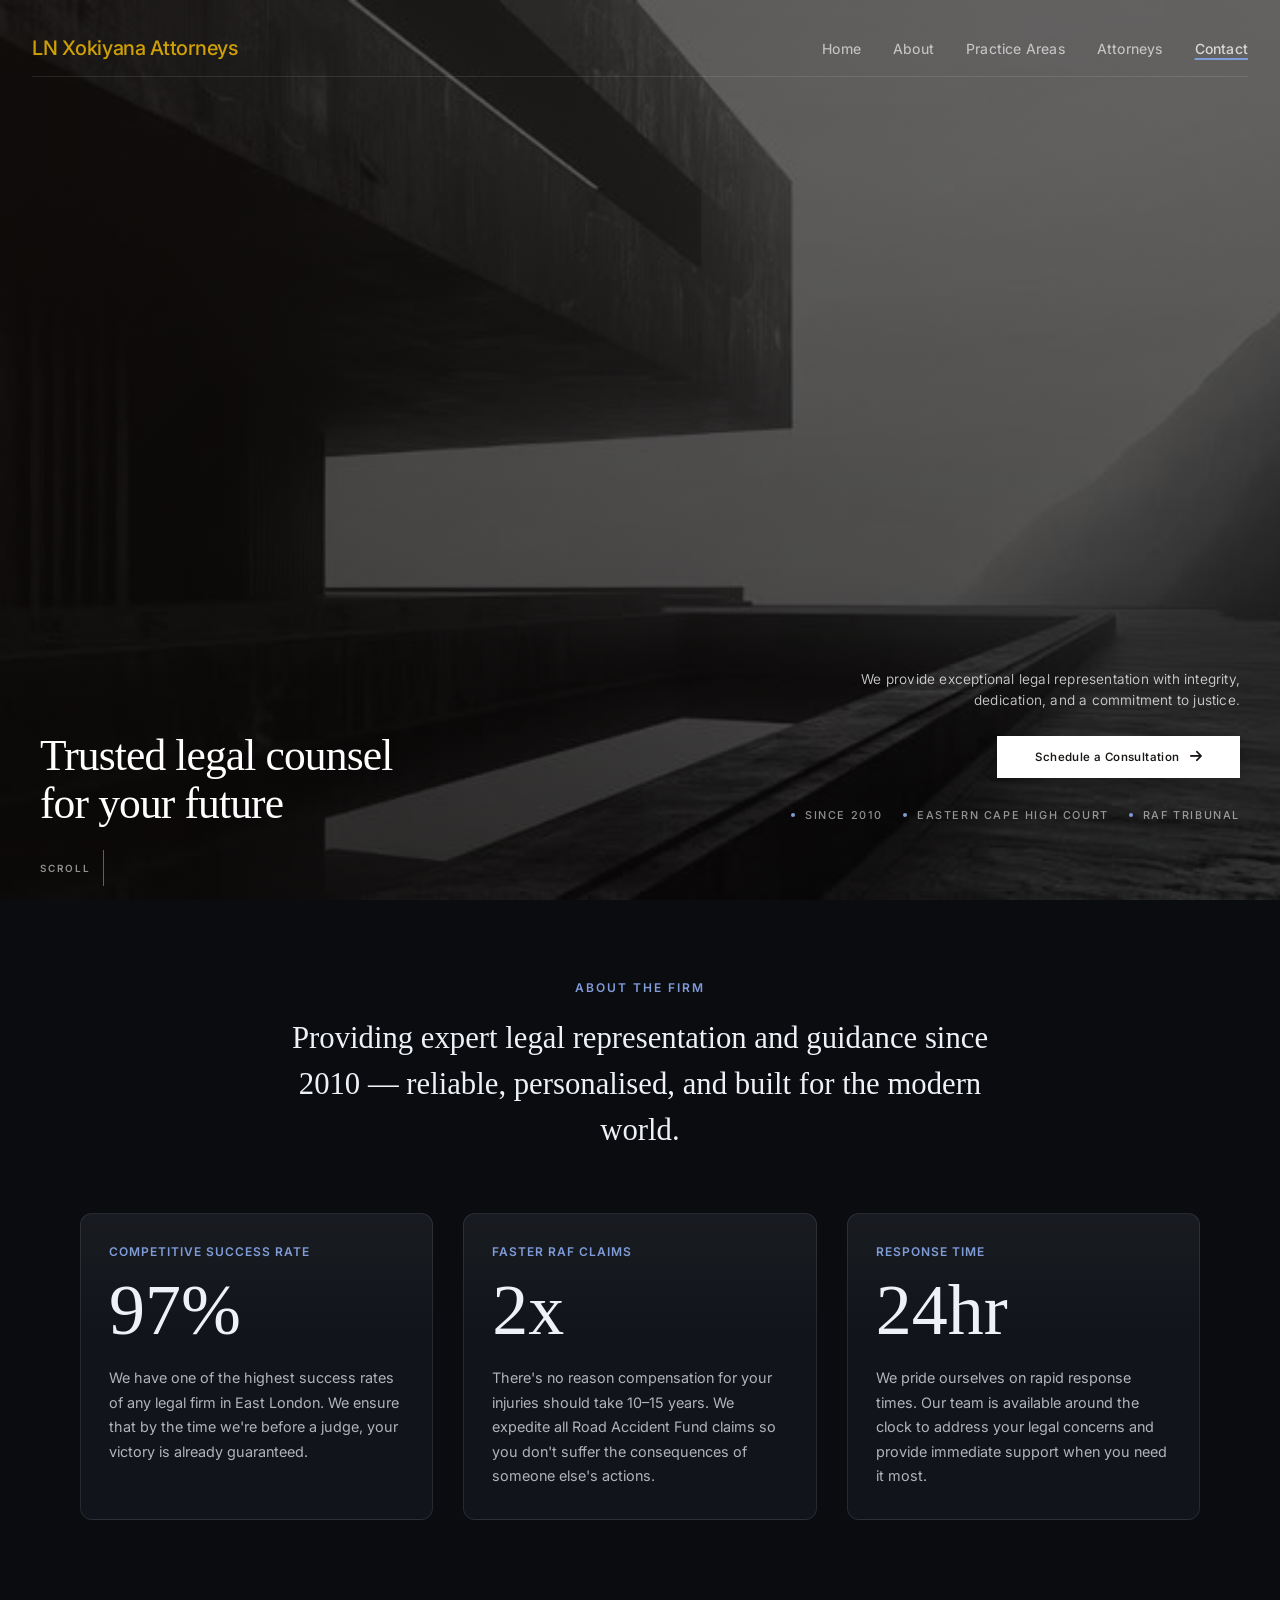
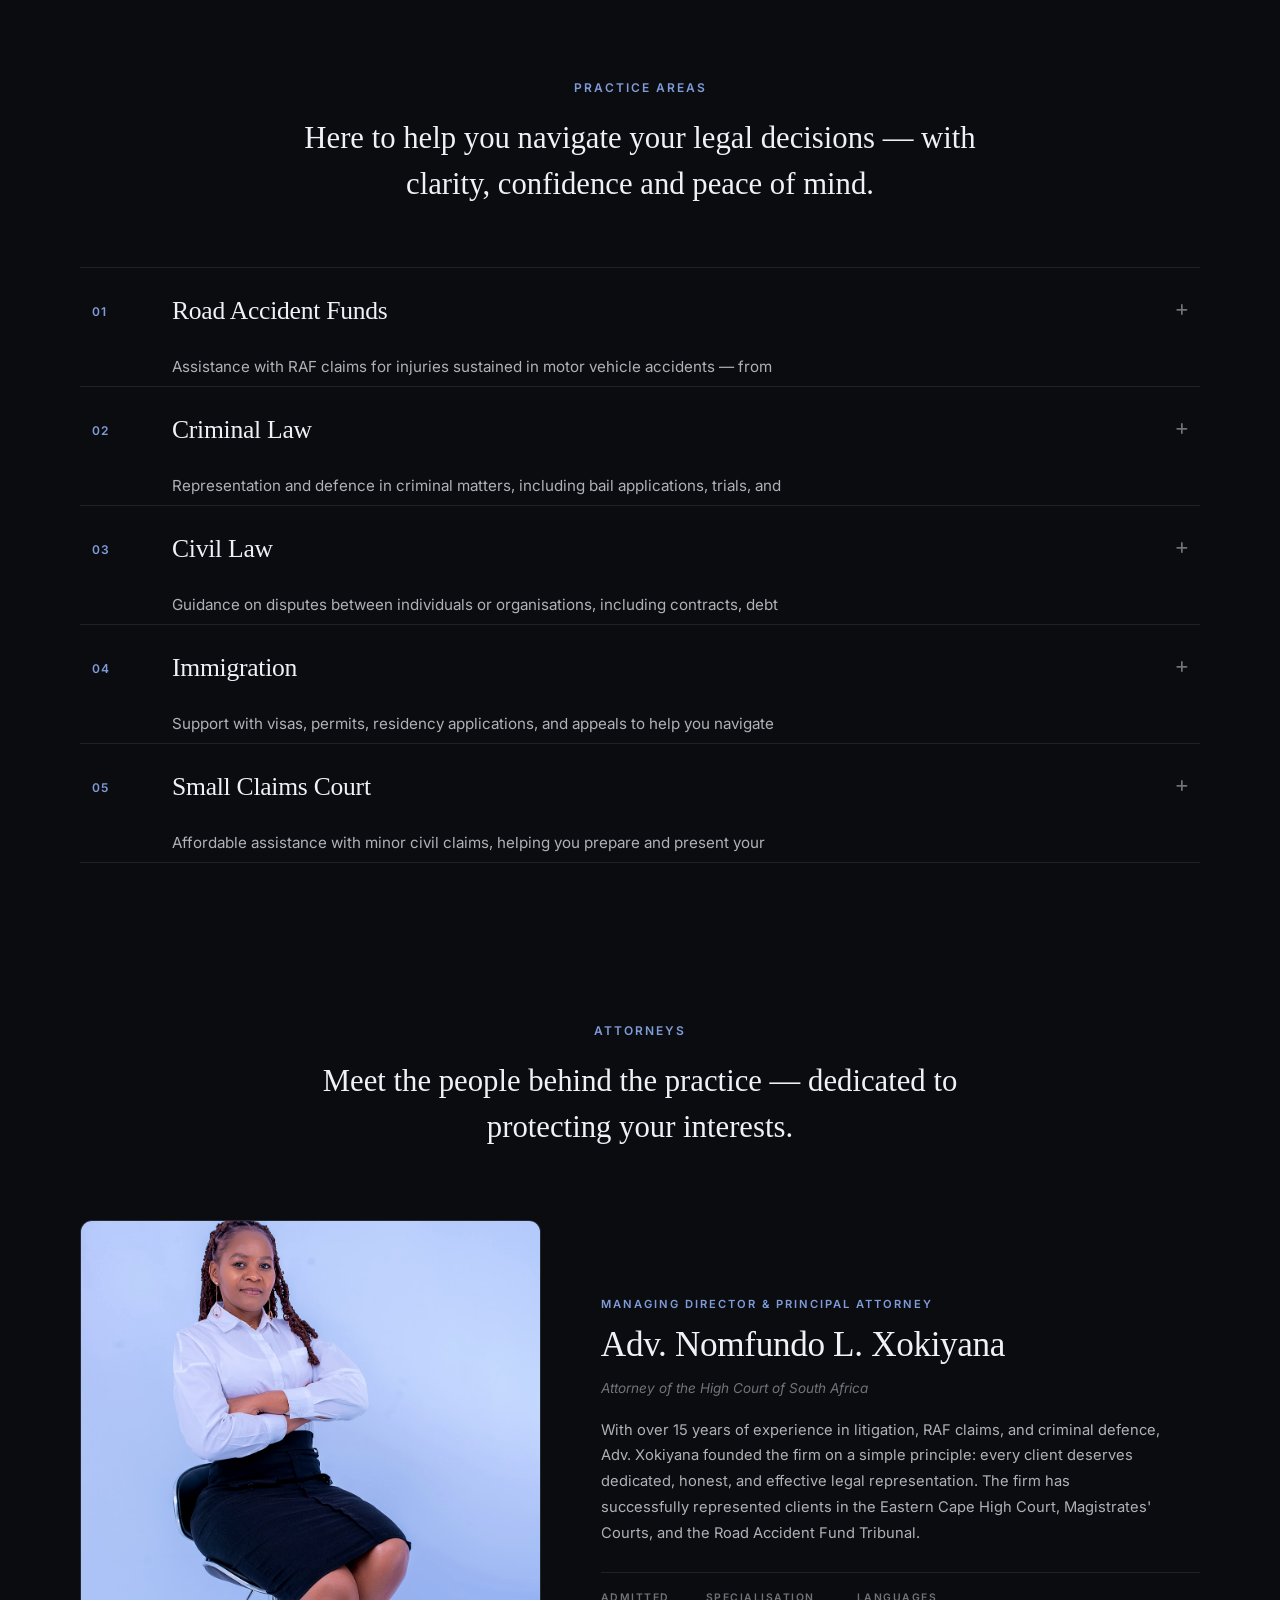
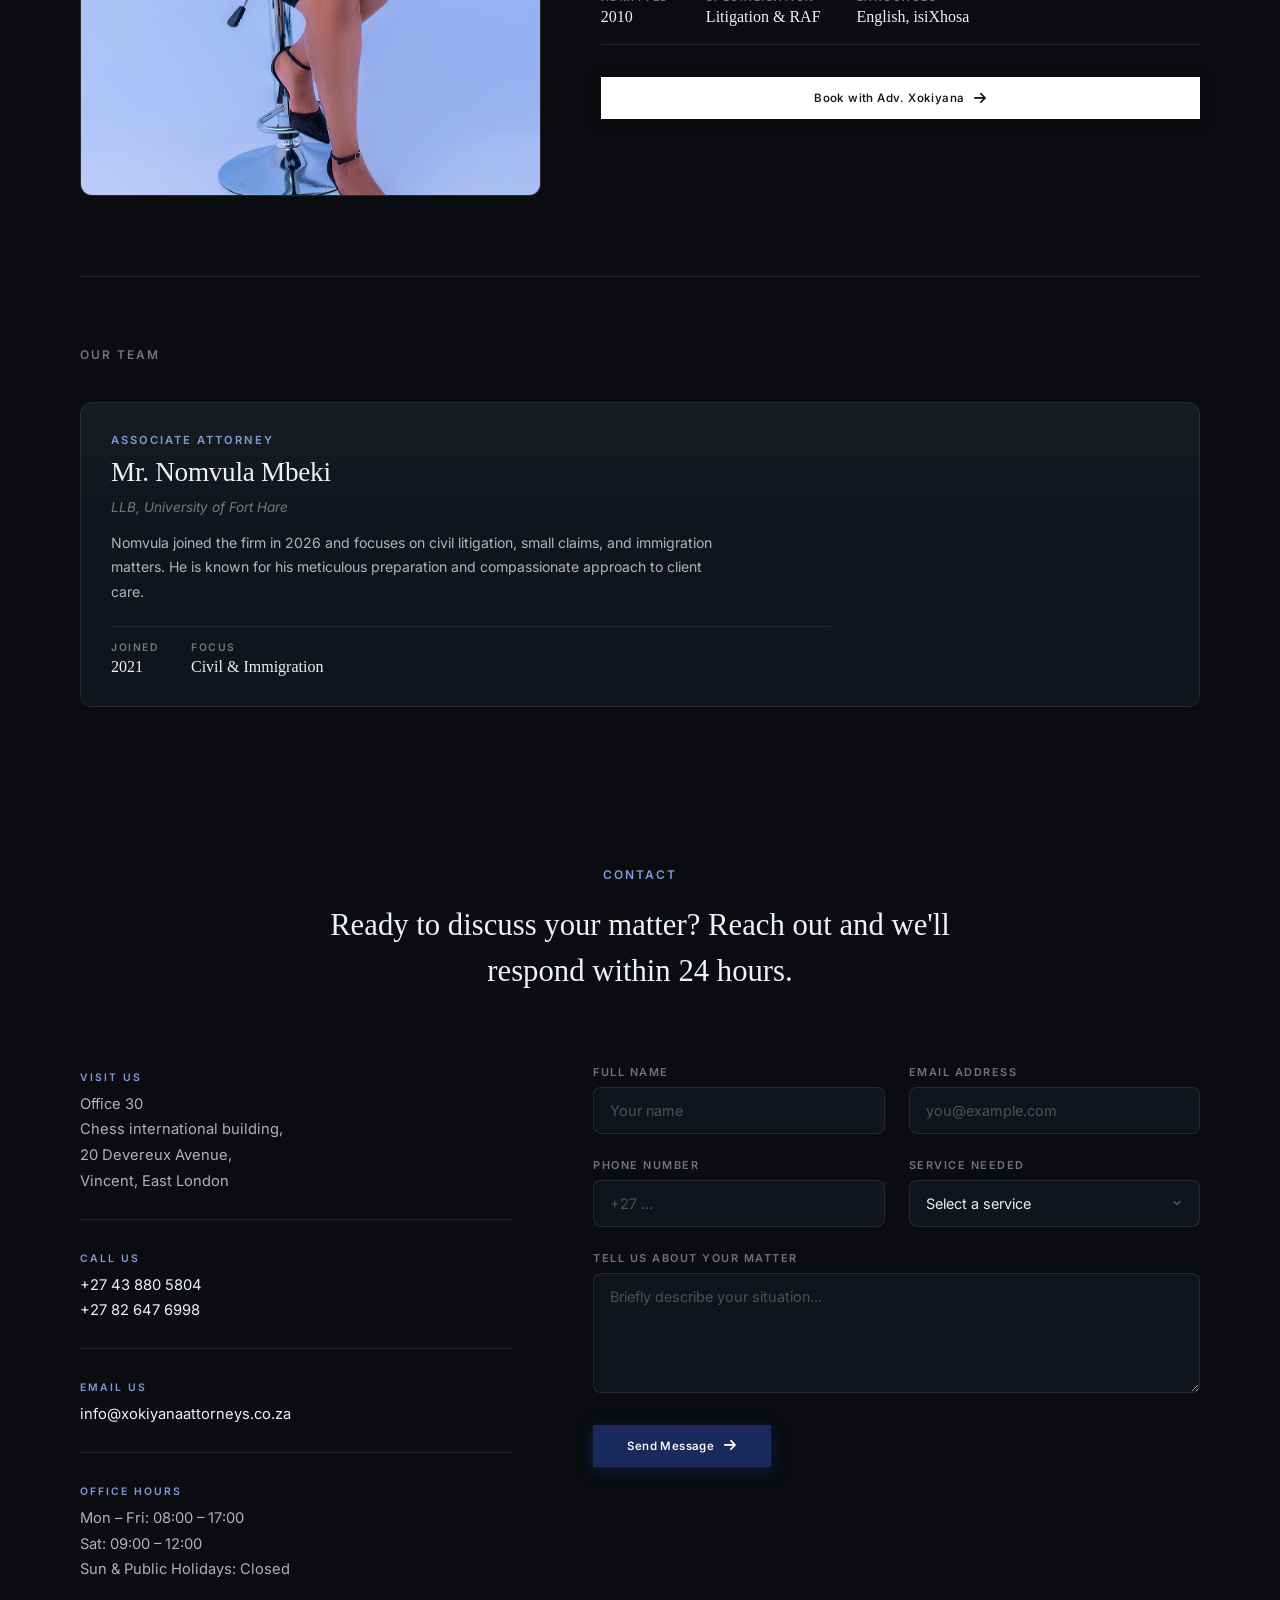
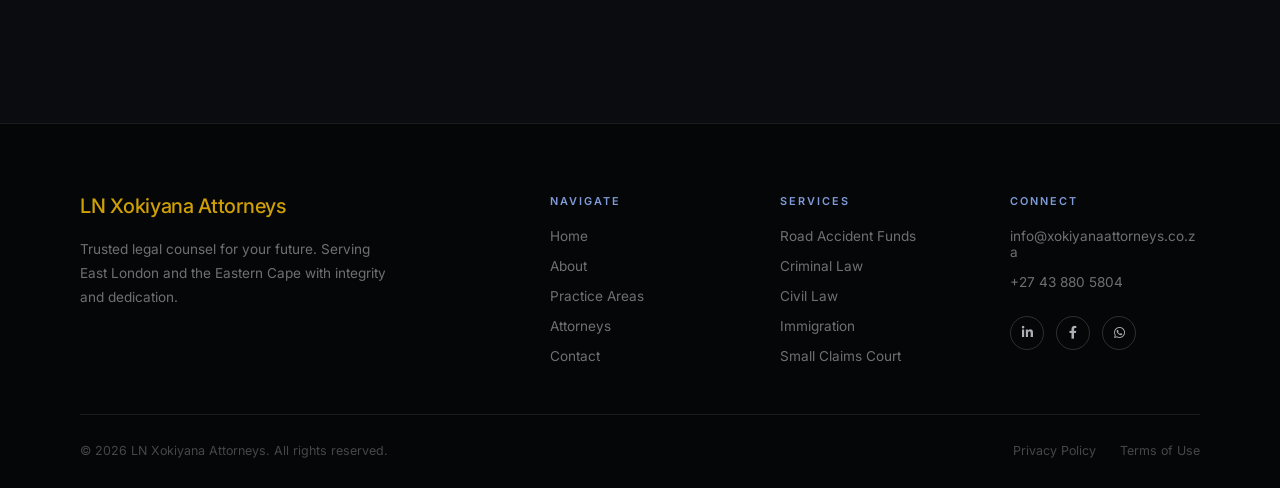
==== index.html @ 43e01626 "Complete Website Template(TODO: replace mock data)" ====
<!DOCTYPE html>
<html lang="en">

<head>
  <meta charset="UTF-8" />
  <meta name="viewport" content="width=device-width, initial-scale=1.0" />

  <!-- Primary meta -->
  <title>LN Xokiyana Attorneys — Trusted Legal Counsel, East London</title>
  <meta name="description"
    content="LN Xokiyana Attorneys — trusted legal counsel in East London, Eastern Cape. RAF claims, criminal defence, civil litigation, immigration, and small claims." />
  <meta name="author" content="LN Xokiyana Attorneys" />
  <meta name="theme-color" content="#0a0c10" />

  <!-- Open Graph (LinkedIn, WhatsApp, Facebook, Slack) -->
  <meta property="og:type" content="website" />
  <meta property="og:site_name" content="LN Xokiyana Attorneys" />
  <meta property="og:title" content="LN Xokiyana Attorneys — Trusted Legal Counsel" />
  <meta property="og:description"
    content="RAF claims, criminal defence, civil litigation, and immigration law in East London, Eastern Cape." />
  <meta property="og:url" content="https://xokiyanaattorneys.co.za/" />
  <meta property="og:image" content="https://xokiyanaattorneys.co.za/assets/images/og-card.png" />
  <meta property="og:image:width" content="1200" />
  <meta property="og:image:height" content="630" />
  <meta property="og:image:alt" content="LN Xokiyana Attorneys — scales of justice wordmark" />
  <meta property="og:locale" content="en_ZA" />

  <!-- Twitter / X card -->
  <meta name="twitter:card" content="summary_large_image" />
  <meta name="twitter:title" content="LN Xokiyana Attorneys — Trusted Legal Counsel" />
  <meta name="twitter:description"
    content="RAF claims, criminal defence, civil litigation, and immigration law in East London, Eastern Cape." />
  <meta name="twitter:image" content="https://xokiyanaattorneys.co.za/assets/images/og-card.png" />

  <!-- Favicon -->
  <link rel="icon" href="assets/icons/favicon_io/favicon.ico" sizes="any" />
  <link rel="icon" href="/assets/icon/favicon_io/favicon.svg" type="image/svg+xml" />
  <link rel="apple-touch-icon" href="/assets/icon/favicon_io/apple-touch-icon.png" />

  <!-- Fonts -->
  <link rel="preconnect" href="https://fonts.googleapis.com">
  <link rel="preconnect" href="https://fonts.gstatic.com" crossorigin>
  <link href="https://fonts.googleapis.com/css2?family=Inter:wght@300;400;500;600&display=swap" rel="stylesheet">

  <!-- Icons -->
  <link rel="stylesheet" href="https://cdnjs.cloudflare.com/ajax/libs/font-awesome/6.0.0-beta3/css/all.min.css" />

  <!-- Styles -->
  <link rel="stylesheet" href="css/main.css">
</head>

<body>

  <!-- NAVIGATION -->
  <nav id="navbar" aria-label="Primary">
    <div class="nav-container">
      <div class="logo-wrapper">
        <a href="#" class="logo-text" aria-label="LN Xokiyana Attorneys — home">LN Xokiyana Attorneys</a>
      </div>

      <button class="hamburger" aria-label="Open menu" aria-expanded="false" aria-controls="nav-links">
        <span></span><span></span><span></span>
      </button>

      <div class="nav-links" id="nav-links">
        <a href="#" class="active">Home</a>
        <a href="#about">About</a>
        <a href="#practice-areas">Practice Areas</a>
        <a href="#attorneys">Attorneys</a>
        <a href="#contact">Contact</a>
      </div>
    </div>
  </nav>

  <!-- HERO -->
  <section class="hero">
    <div class="hero-content-wrapper">
      <div class="hero-grid">
        <div class="hero-left">
          <h1>
            Trusted legal counsel <span>for your future</span>
          </h1>
        </div>

        <div class="hero-right">
          <p class="hero-subtext">
            We provide exceptional legal representation with integrity, dedication, and a commitment to justice.
          </p>
          <a href="#contact" class="btn-cta">
            Schedule a Consultation <i class="fa-solid fa-arrow-right"></i>
          </a>
          <ul class="hero-credentials" aria-label="Firm credentials">
            <li>Since 2010</li>
            <li>Eastern Cape High Court</li>
            <li>RAF Tribunal</li>
          </ul>
        </div>
      </div>

      <a href="#about" class="scroll-cue" aria-label="Scroll to content">
        <span class="scroll-cue-label">Scroll</span>
        <span class="scroll-cue-line" aria-hidden="true"></span>
      </a>
    </div>
  </section>

  <!-- ABOUT -->
  <section class="about" id="about">
    <p class="eyebrow">About the Firm</p>
    <h2 class="section-lede">
      Providing expert legal representation and guidance since 2010 — reliable, personalised, and built for the modern
      world.
    </h2>

    <div class="about-stats">
      <div class="stat reveal">
        <h3>Competitive Success Rate</h3>
        <div class="number">97%</div>
        <p>We have one of the highest success rates of any legal firm in East London. We ensure that by the time we're
          before a judge, your victory is already guaranteed.</p>
      </div>

      <div class="stat reveal">
        <h3>Faster RAF Claims</h3>
        <div class="number">2x</div>
        <p>There's no reason compensation for your injuries should take 10–15 years. We expedite all Road Accident Fund
          claims so you don't suffer the consequences of someone else's actions.</p>
      </div>

      <div class="stat reveal">
        <h3>Response Time</h3>
        <div class="number">24hr</div>
        <p>We pride ourselves on rapid response times. Our team is available around the clock to address your legal
          concerns and provide immediate support when you need it most.</p>
      </div>
    </div>
  </section>

  <!-- PRACTICE AREAS -->
  <section class="services" id="practice-areas">
    <p class="eyebrow">Practice Areas</p>
    <h2 class="section-lede">
      Here to help you navigate your legal decisions — with clarity, confidence and peace of mind.
    </h2>

    <div class="services-list">

      <div class="service-item reveal">
        <button class="service-header" aria-expanded="false" aria-controls="svc-raf">
          <span class="service-number">01</span>
          <h3>Road Accident Funds</h3>
          <i class="fa-solid fa-plus" aria-hidden="true"></i>
        </button>
        <div class="service-body" id="svc-raf" role="region">
          <div class="service-body-inner">
            <p>Assistance with RAF claims for injuries sustained in motor vehicle accidents — from lodgement to final
              payout. We expedite claims so you don't wait years for the compensation you deserve.</p>
            <a href="#contact" class="btn-cta">Book a Consultation <i class="fa-solid fa-arrow-right"></i></a>
          </div>
        </div>
      </div>

      <div class="service-item reveal">
        <button class="service-header" aria-expanded="false" aria-controls="svc-criminal">
          <span class="service-number">02</span>
          <h3>Criminal Law</h3>
          <i class="fa-solid fa-plus" aria-hidden="true"></i>
        </button>
        <div class="service-body" id="svc-criminal" role="region">
          <div class="service-body-inner">
            <p>Representation and defence in criminal matters, including bail applications, trials, and plea
              negotiations. We stand beside you at every stage of the process.</p>
            <a href="#contact" class="btn-cta">Book a Consultation <i class="fa-solid fa-arrow-right"></i></a>
          </div>
        </div>
      </div>

      <div class="service-item reveal">
        <button class="service-header" aria-expanded="false" aria-controls="svc-civil">
          <span class="service-number">03</span>
          <h3>Civil Law</h3>
          <i class="fa-solid fa-plus" aria-hidden="true"></i>
        </button>
        <div class="service-body" id="svc-civil" role="region">
          <div class="service-body-inner">
            <p>Guidance on disputes between individuals or organisations, including contracts, debt claims, and personal
              injury matters. Clear advice, practical solutions.</p>
            <a href="#contact" class="btn-cta">Book a Consultation <i class="fa-solid fa-arrow-right"></i></a>
          </div>
        </div>
      </div>

      <div class="service-item reveal">
        <button class="service-header" aria-expanded="false" aria-controls="svc-immigration">
          <span class="service-number">04</span>
          <h3>Immigration</h3>
          <i class="fa-solid fa-plus" aria-hidden="true"></i>
        </button>
        <div class="service-body" id="svc-immigration" role="region">
          <div class="service-body-inner">
            <p>Support with visas, permits, residency applications, and appeals to help you navigate South African
              immigration law with confidence.</p>
            <a href="#contact" class="btn-cta">Book a Consultation <i class="fa-solid fa-arrow-right"></i></a>
          </div>
        </div>
      </div>

      <div class="service-item reveal">
        <button class="service-header" aria-expanded="false" aria-controls="svc-small-claims">
          <span class="service-number">05</span>
          <h3>Small Claims Court</h3>
          <i class="fa-solid fa-plus" aria-hidden="true"></i>
        </button>
        <div class="service-body" id="svc-small-claims" role="region">
          <div class="service-body-inner">
            <p>Affordable assistance with minor civil claims, helping you prepare and present your case with confidence
              — no legal jargon, no unnecessary delays.</p>
            <a href="#contact" class="btn-cta">Book a Consultation <i class="fa-solid fa-arrow-right"></i></a>
          </div>
        </div>
      </div>

    </div>
  </section>

  <!-- ATTORNEYS -->
  <section class="attorneys" id="attorneys">
    <p class="eyebrow">Attorneys</p>
    <h2 class="section-lede">
      Meet the people behind the practice — dedicated to protecting your interests.
    </h2>

    <!-- Founder -->
    <div class="attorney-featured reveal">
      <div class="attorney-featured-image">
        <img src="/assets/images/Nomfundo_Xokiyana.jpg" alt="Adv. Nomfundo L. Xokiyana" loading="lazy">
      </div>
      <div class="attorney-featured-info">
        <span class="attorney-label">Managing Director &amp; Principal Attorney</span>
        <h3>Adv. Nomfundo L. Xokiyana</h3>
        <p class="attorney-role">Attorney of the High Court of South Africa</p>
        <p class="attorney-bio">
          With over 15 years of experience in litigation, RAF claims, and criminal defence,
          Adv. Xokiyana founded the firm on a simple principle: every client deserves
          dedicated, honest, and effective legal representation. The firm has successfully
          represented clients in the Eastern Cape High Court, Magistrates' Courts, and
          the Road Accident Fund Tribunal.
        </p>
        <div class="attorney-meta">
          <div class="meta-item">
            <span class="meta-label">Admitted</span>
            <span class="meta-value">2010</span>
          </div>
          <div class="meta-item">
            <span class="meta-label">Specialisation</span>
            <span class="meta-value">Litigation &amp; RAF</span>
          </div>
          <div class="meta-item">
            <span class="meta-label">Languages</span>
            <span class="meta-value">English, isiXhosa</span>
          </div>
        </div>
        <a href="#contact" class="btn-cta">Book with Adv. Xokiyana <i class="fa-solid fa-arrow-right"></i></a>
      </div>
    </div>

    <!-- Team -->
    <div class="attorney-team">
      <div class="team-heading">
        <h4>Our Team</h4>
      </div>

      <div class="attorney-card attorney-card--text reveal">
        <div class="attorney-card-info">
          <span class="attorney-label">Associate Attorney</span>
          <h3>Mr. Nomvula Mbeki</h3>
          <p class="attorney-role">LLB, University of Fort Hare</p>
          <p class="attorney-bio">
            Nomvula joined the firm in 2026 and focuses on civil litigation, small claims,
            and immigration matters. He is known for his meticulous preparation and
            compassionate approach to client care.
          </p>
          <div class="attorney-meta">
            <div class="meta-item">
              <span class="meta-label">Joined</span>
              <span class="meta-value">2021</span>
            </div>
            <div class="meta-item">
              <span class="meta-label">Focus</span>
              <span class="meta-value">Civil &amp; Immigration</span>
            </div>
          </div>
        </div>
      </div>

    </div>
  </section>


  <!-- CONTACT -->
  <section class="contact" id="contact">
    <p class="eyebrow">Contact</p>
    <h2 class="section-lede">
      Ready to discuss your matter? Reach out and we'll respond within 24 hours.
    </h2>

    <div class="contact-grid">

      <div class="contact-details">
        <div class="contact-block">
          <span class="contact-label">Visit Us</span>
          <p>Office 30 <br> Chess international building, <br> 20 Devereux Avenue, <br> Vincent, East London</p>
        </div>

        <div class="contact-block">
          <span class="contact-label">Call Us</span>
          <p><a href="tel:+27431234567">+27 43 880 5804</a><br>
            <a href="tel:+27821234567">+27 82 647 6998</a>
          </p>
        </div>

        <div class="contact-block">
          <span class="contact-label">Email Us</span>
          <p><a href="mailto:info@xokiyanaattorneys.co.za">info@xokiyanaattorneys.co.za</a></p>
        </div>

        <div class="contact-block">
          <span class="contact-label">Office Hours</span>
          <p>Mon – Fri: 08:00 – 17:00<br>
            Sat: 09:00 – 12:00<br>
            Sun &amp; Public Holidays: Closed</p>
        </div>
      </div>

      <!-- Replace action with your Formspree endpoint, e.g. https://formspree.io/f/xxxxxxx -->
      <form class="contact-form" action="https://formspree.io/f/your-form-id" method="POST" novalidate>
        <input type="hidden" name="_subject" value="New inquiry from website">
        <input type="text" name="_gotcha" style="display:none" tabindex="-1" autocomplete="off" aria-hidden="true">

        <div class="form-row">
          <div class="form-group">
            <label for="name">Full Name</label>
            <input type="text" id="name" name="name" placeholder="Your name" autocomplete="name" required>
          </div>
          <div class="form-group">
            <label for="email">Email Address</label>
            <input type="email" id="email" name="email" placeholder="you@example.com" autocomplete="email" required>
          </div>
        </div>

        <div class="form-row">
          <div class="form-group">
            <label for="phone">Phone Number</label>
            <input type="tel" id="phone" name="phone" placeholder="+27 ..." autocomplete="tel">
          </div>
          <div class="form-group">
            <label for="service">Service Needed</label>
            <select id="service" name="service">
              <option value="">Select a service</option>
              <option value="raf">Road Accident Funds</option>
              <option value="criminal">Criminal Law</option>
              <option value="civil">Civil Law</option>
              <option value="immigration">Immigration</option>
              <option value="small-claims">Small Claims Court</option>
              <option value="other">Other</option>
            </select>
          </div>
        </div>

        <div class="form-group">
          <label for="message">Tell us about your matter</label>
          <textarea id="message" name="message" rows="5" placeholder="Briefly describe your situation..."
            required></textarea>
        </div>

        <button type="submit" class="btn-cta">
          Send Message <i class="fa-solid fa-arrow-right"></i>
        </button>
        <p class="form-status" role="status" aria-live="polite"></p>
      </form>

    </div>
  </section>

  <!-- FOOTER -->
  <footer class="footer">
    <div class="footer-container">

      <div class="footer-top">
        <div class="footer-brand">
          <div class="logo-wrapper">
            <span class="logo-text">LN Xokiyana Attorneys</span>
          </div>
          <p class="footer-tagline">
            Trusted legal counsel for your future. Serving East London and the Eastern Cape with integrity and
            dedication.
          </p>
        </div>

        <div class="footer-links">
          <div class="footer-col">
            <h4>Navigate</h4>
            <a href="#">Home</a>
            <a href="#about">About</a>
            <a href="#practice-areas">Practice Areas</a>
            <a href="#attorneys">Attorneys</a>
            <a href="#contact">Contact</a>
          </div>

          <div class="footer-col">
            <h4>Services</h4>
            <a href="#practice-areas">Road Accident Funds</a>
            <a href="#practice-areas">Criminal Law</a>
            <a href="#practice-areas">Civil Law</a>
            <a href="#practice-areas">Immigration</a>
            <a href="#practice-areas">Small Claims Court</a>
          </div>

          <div class="footer-col">
            <h4>Connect</h4>
            <a href="mailto:info@xokiyanaattorneys.co.za">info@xokiyanaattorneys.co.za</a>
            <a href="tel:+27438805804">+27 43 880 5804</a>
            <div class="footer-socials">
              <a href="#" aria-label="LinkedIn"><i class="fa-brands fa-linkedin-in" aria-hidden="true"></i></a>
              <a href="#" aria-label="Facebook"><i class="fa-brands fa-facebook-f" aria-hidden="true"></i></a>
              <a href="https://wa.me/27786476998" aria-label="WhatsApp"><i class="fa-brands fa-whatsapp"
                  aria-hidden="true"></i></a>
            </div>
          </div>
        </div>
      </div>

      <div class="footer-bottom">
        <p>&copy; 2026 LN Xokiyana Attorneys. All rights reserved.</p>
        <div class="footer-legal">
          <a href="privacy.html">Privacy Policy</a>
          <a href="terms.html">Terms of Use</a>
        </div>
      </div>

    </div>
  </footer>

  <script src="js/main.js" defer></script>
</body>

</html>
---- css/main.css ----
/* =========================================================
   THEME TOKENS
   ========================================================= */
:root {
  /* Surfaces — deep, warm-leaning blacks */
  --bg-page: #0a0c10;
  --bg-surface: #11141a;
  --bg-surface-alt: #161a22;
  --bg-deep: #050608;

  /* Text */
  --text-primary: #eef1f6;
  --text-secondary: rgba(238, 241, 246, 0.72);
  --text-muted: rgba(238, 241, 246, 0.45);
  --text-faint: rgba(238, 241, 246, 0.28);
  --text-on-dark: #f0e7db;

  /* Accent — deep luxury navy */
  --accent: #182b5c;
  --accent-bright: #2447b8;
  --accent-text: #7f9bd8;
  --accent-deep: #0f1c3d;
  --accent-soft: rgba(36, 71, 184, 0.12);
  --accent-glow: rgba(24, 43, 92, 0.55);
  --accent-border: rgba(127, 155, 216, 0.28);

  /* Borders */
  --border-light: rgba(255, 255, 255, 0.09);
  --border-strong: rgba(255, 255, 255, 0.16);
  --border-on-dark: rgba(255, 255, 255, 0.1);

  /* Fonts */
  --font-sans: 'Inter', -apple-system, BlinkMacSystemFont, 'Segoe UI', Roboto, sans-serif;
  --font-serif: 'Georgia', 'Times New Roman', serif;

  /* Type scale */
  --fs-display: clamp(1.6rem, 2.4vw, 2.2rem);
  --fs-lead: 1.125rem;

  /* Layout */
  --section-max: 1200px;
  --section-pad: 80px 40px;
  --radius-sharp: 0px;
  --radius-sm: 8px;
  --radius-md: 12px;
  --radius-lg: 16px;

  /* Motion */
  --ease: cubic-bezier(0.4, 0, 0.2, 1);
}

/* =========================================================
   RESET & BASE
   ========================================================= */
* {
  margin: 0;
  padding: 0;
  box-sizing: border-box;
}

html {
  scroll-behavior: smooth;
  /* FIX: prevent horizontal scroll from any stray overflow */
  overflow-x: hidden;
}

body {
  font-family: var(--font-sans);
  background: var(--bg-page);
  color: var(--text-primary);
  min-height: 100vh;
  display: flex;
  flex-direction: column;
  -webkit-font-smoothing: antialiased;
  /* FIX: prevent horizontal scroll on body too */
  overflow-x: hidden;
  width: 100%;
}

img {
  display: block;
  max-width: 100%;
}

/* Global focus ring */
:focus-visible {
  outline: 2px solid var(--accent-text);
  outline-offset: 3px;
  border-radius: 2px;
}

/* Reduced motion */
@media (prefers-reduced-motion: reduce) {
  *,
  *::before,
  *::after {
    animation-duration: 0.01ms !important;
    transition-duration: 0.01ms !important;
    scroll-behavior: auto !important;
  }
}

/* =========================================================
   HERO
   ========================================================= */
.hero {
  position: relative;
  width: 100%;
  min-height: 100vh;
  min-height: 100dvh;
  background-image: url('/assets/images/hero.jfif');
  background-size: cover;
  background-position: center 30%;
  background-repeat: no-repeat;
  isolation: isolate;
  display: flex;
  flex-direction: column;
  flex: 1;
}

.hero::after {
  content: '';
  position: absolute;
  inset: 0;
  background: linear-gradient(135deg, rgba(20, 16, 13, 0.7) 0%, rgba(10, 8, 7, 0.5) 100%);
  z-index: 1;
  pointer-events: none;
}

/* =========================================================
   NAVIGATION
   ========================================================= */
#navbar {
  position: fixed;
  top: 0;
  left: 0;
  z-index: 20;
  padding: 20px 32px 12px 32px;
  width: 100%;
  transition: background 0.3s ease, border-color 0.3s ease, backdrop-filter 0.3s ease;
}

.nav-container {
  position: relative;
  display: flex;
  align-items: center;
  justify-content: space-between;
  padding: 1rem 0;
  border-bottom: 1px solid var(--border-on-dark);
  transition: border-color 0.3s ease, justify-content 0.35s var(--ease);
}

.logo-wrapper {
  display: flex;
  align-items: center;
  gap: 12px;
  transition: opacity 0.25s ease;
  white-space: nowrap;
}

.logo-text {
  font-size: 20px;
  font-weight: 500;
  letter-spacing: -0.3px;
  color: var(--text-on-dark);
  background: #cfa004;
  -webkit-background-clip: text;
  -webkit-text-fill-color: transparent;
  background-clip: text;
  text-decoration: none;
}

.nav-links {
  display: flex;
  align-items: center;
  gap: 32px;
  transition: transform 0.35s var(--ease), opacity 0.25s ease;
}

.nav-links a {
  color: rgba(255, 255, 255, 0.75);
  text-decoration: none;
  font-size: 14px;
  font-weight: 450;
  letter-spacing: 0.2px;
  transition: color 0.2s ease, opacity 0.2s ease;
  opacity: 0.85;
}

.nav-links a:hover {
  color: #ffffff;
  opacity: 1;
}

.nav-links a.active {
  text-decoration: underline;
  text-decoration-color: var(--accent-text);
  text-decoration-thickness: 2px;
  text-underline-offset: 4px;
  font-weight: 500;
  opacity: 1;
}

.hamburger {
  display: none;
  background: none;
  border: none;
  cursor: pointer;
  padding: 8px;
  flex-direction: column;
  gap: 5px;
  z-index: 30;
}

.hamburger span {
  display: block;
  width: 22px;
  height: 2px;
  background: #ffffff;
  transition: transform 0.25s ease, opacity 0.25s ease;
}

#navbar.is-scrolled {
  background: rgba(10, 12, 16, 0.85);
  -webkit-backdrop-filter: blur(12px);
  backdrop-filter: blur(12px);
}

#navbar.is-scrolled .nav-container {
  border-bottom-color: var(--border-light);
}

#navbar.is-scrolled .logo-wrapper {
  opacity: 0;
  pointer-events: none;
}

#navbar.is-scrolled .nav-links {
  position: absolute;
  left: 50%;
  transform: translateX(-50%);
  gap: 40px;
}

/* =========================================================
   HERO CONTENT
   ========================================================= */
.hero-content-wrapper {
  position: relative;
  z-index: 15;
  flex: 1;
  display: flex;
  flex-direction: column;
  justify-content: flex-end;
  padding: 120px 40px clamp(48px, 8vh, 110px) 40px;
  width: 100%;
}

.hero-grid {
  display: grid;
  grid-template-columns: 1.1fr 0.9fr;
  gap: 40px;
  width: 100%;
  align-items: end;
}

.hero-left h1 {
  font-family: var(--font-serif);
  font-weight: 300;
  font-size: clamp(2rem, 3.4vw, 4.6rem);
  line-height: 1.1;
  color: #ffffff;
  letter-spacing: -0.02em;
  max-width: 90%;
  /* FIX: prevent long words from overflowing on narrow screens */
  overflow-wrap: break-word;
  word-break: break-word;
}

.hero-left h1 span {
  display: block;
}

.hero-right {
  display: flex;
  flex-direction: column;
  align-items: flex-end;
  gap: 24px;
  padding-bottom: 6px;
}

.hero-subtext {
  font-size: 0.85rem;
  font-weight: 350;
  color: rgba(255, 255, 255, 0.78);
  max-width: 380px;
  text-align: right;
  line-height: 1.6;
  letter-spacing: 0.2px;
  margin-left: auto;
}

.hero-credentials {
  display: flex;
  flex-wrap: wrap;
  justify-content: flex-end;
  gap: 8px 20px;
  list-style: none;
  margin-top: 6px;
  font-size: 0.68rem;
  font-weight: 500;
  letter-spacing: 1.6px;
  text-transform: uppercase;
  color: rgba(255, 255, 255, 0.55);
}

.hero-credentials li {
  position: relative;
  padding-left: 14px;
}

.hero-credentials li::before {
  content: '';
  position: absolute;
  left: 0;
  top: 50%;
  width: 4px;
  height: 4px;
  border-radius: 50%;
  background: var(--accent-text);
  transform: translateY(-50%);
}

/* Scroll cue */
.scroll-cue {
  position: absolute;
  left: 40px;
  bottom: 14px;
  display: inline-flex;
  align-items: center;
  gap: 12px;
  text-decoration: none;
  color: rgba(255, 255, 255, 0.55);
  font-size: 0.62rem;
  font-weight: 600;
  letter-spacing: 2px;
  text-transform: uppercase;
  transition: color 0.25s ease;
}

.scroll-cue:hover {
  color: #ffffff;
}

.scroll-cue-line {
  display: block;
  width: 1px;
  height: 36px;
  background: rgba(255, 255, 255, 0.35);
  transform-origin: top;
  animation: scrollPulse 2.4s var(--ease) infinite;
}

@keyframes scrollPulse {
  0% {
    transform: scaleY(0.4);
    opacity: 0.4;
  }
  50% {
    transform: scaleY(1);
    opacity: 1;
  }
  100% {
    transform: scaleY(0.4);
    opacity: 0.4;
  }
}

/* =========================================================
   BUTTONS
   ========================================================= */
.btn-cta {
  display: inline-flex;
  align-items: center;
  justify-content: center;
  background: #ffffff;
  color: #1a1614;
  padding: 14px 38px;
  border-radius: var(--radius-sharp);
  font-weight: 550;
  font-size: 0.72rem;
  letter-spacing: 0.4px;
  text-decoration: none;
  transition: background 0.25s ease, transform 0.25s ease, box-shadow 0.25s ease;
  box-shadow: 0 4px 14px rgba(0, 0, 0, 0.25);
  font-family: var(--font-sans);
  border: none;
  cursor: pointer;
  /* FIX: prevent button text from wrapping awkwardly */
  white-space: nowrap;
  max-width: 100%;
}

.btn-cta i {
  margin-left: 10px;
  font-size: 0.85rem;
  transition: transform 0.2s ease;
}

.btn-cta:hover {
  background: #f5f0ea;
  transform: scale(1.02);
  box-shadow: 0 8px 24px rgba(0, 0, 0, 0.35);
}

.btn-cta:hover i {
  transform: translateX(4px);
}

/* =========================================================
   SECTION HEADINGS
   ========================================================= */
.eyebrow {
  font-size: 0.75rem;
  font-weight: 600;
  letter-spacing: 2px;
  text-transform: uppercase;
  color: var(--accent-text);
  font-family: var(--font-sans);
  text-align: center;
}

.section-lede {
  font-family: var(--font-serif);
  font-weight: 400;
  font-size: var(--fs-display);
  line-height: 1.5;
  color: var(--text-primary);
  text-align: center;
  max-width: 700px;
  margin: 20px auto 0;
  /* FIX: prevent long strings from overflowing */
  overflow-wrap: break-word;
}

/* =========================================================
   ABOUT
   ========================================================= */
.about {
  display: flex;
  flex-direction: column;
  align-items: center;
  max-width: var(--section-max);
  margin: 0 auto;
  padding: var(--section-pad);
  width: 100%;
}

.about-stats {
  display: grid;
  grid-template-columns: repeat(3, 1fr);
  gap: 30px;
  width: 100%;
  margin-top: 60px;
}

.stat {
  display: flex;
  flex-direction: column;
  align-items: flex-start;
  border: 1px solid var(--border-light);
  padding: 30px 28px;
  gap: 8px;
  border-radius: var(--radius-md);
  background: var(--bg-surface);
  background-image: linear-gradient(180deg, rgba(255, 255, 255, 0.03), transparent 40%);
  transition: background 0.3s ease, border-color 0.3s ease, transform 0.3s ease, box-shadow 0.3s ease;
}

.stat:hover {
  background-color: var(--bg-surface-alt);
  border-color: var(--accent-border);
  transform: translateY(-4px);
  box-shadow: 0 12px 32px rgba(0, 0, 0, 0.4), 0 0 0 1px var(--accent-border);
}

.stat h3 {
  font-weight: 600;
  font-size: 0.75rem;
  text-transform: uppercase;
  letter-spacing: 1px;
  color: var(--accent-text);
  margin-bottom: 4px;
}

.stat .number {
  font-family: var(--font-serif);
  font-weight: 400;
  font-size: 4.5rem;
  line-height: 1.1;
  margin-bottom: 8px;
}

.stat p {
  font-size: 0.9rem;
  line-height: 1.7;
  color: var(--text-secondary);
  margin: 0;
}

/* =========================================================
   SERVICES / PRACTICE AREAS
   ========================================================= */
.services {
  display: flex;
  flex-direction: column;
  align-items: center;
  max-width: var(--section-max);
  margin: 0 auto;
  padding: var(--section-pad);
  width: 100%;
}

.services-list {
  width: 100%;
  margin-top: 60px;
  border-top: 1px solid var(--border-light);
}

.service-item {
  border-bottom: 1px solid var(--border-light);
  transition: background 0.3s ease;
}

.service-item:hover {
  background: var(--accent-soft);
}

.service-header {
  width: 100%;
  display: grid;
  grid-template-columns: 60px 1fr auto;
  align-items: center;
  gap: 20px;
  padding: 28px 12px;
  background: transparent;
  border: none;
  text-align: left;
  font: inherit;
  color: inherit;
  cursor: pointer;
}

.service-number {
  font-size: 0.75rem;
  font-weight: 600;
  letter-spacing: 1px;
  color: var(--accent-text);
}

.service-header h3 {
  font-family: var(--font-serif);
  font-weight: 400;
  font-size: 1.6rem;
  color: var(--text-primary);
  letter-spacing: -0.01em;
  margin: 0;
  transition: color 0.3s ease, transform 0.3s ease;
  /* FIX: prevent long words from overflowing */
  overflow-wrap: break-word;
  word-break: break-word;
}

.service-item:hover .service-header h3,
.service-item.is-open .service-header h3 {
  color: #ffffff;
}

.service-item:hover .service-header h3 {
  transform: translateX(6px);
}

.service-header i {
  font-size: 0.85rem;
  color: var(--text-muted);
  transition: transform 0.4s var(--ease), color 0.3s ease;
}

.service-item:hover .service-header i {
  color: var(--accent-text);
}

.service-item.is-open .service-header i {
  transform: rotate(135deg);
  color: var(--accent-text);
}

.service-body {
  display: grid;
  grid-template-rows: 0fr;
  transition: grid-template-rows 0.45s var(--ease);
}

.service-item.is-open .service-body {
  grid-template-rows: 1fr;
}

.service-body>.service-body-inner {
  overflow: hidden;
}

.service-body-inner {
  padding: 0 12px 32px 92px;
  display: flex;
  flex-direction: column;
  align-items: flex-start;
  gap: 20px;
}

.service-body-inner p {
  font-size: 0.95rem;
  line-height: 1.75;
  color: var(--text-secondary);
  max-width: 620px;
  margin: 0;
}

/* =========================================================
   ATTORNEYS
   ========================================================= */
.attorneys {
  display: flex;
  flex-direction: column;
  align-items: center;
  max-width: var(--section-max);
  margin: 0 auto;
  padding: var(--section-pad);
  width: 100%;
}

.attorney-featured {
  display: grid;
  grid-template-columns: 1fr 1.3fr;
  gap: 60px;
  width: 100%;
  align-items: center;
  padding-bottom: 80px;
  margin-top: 70px;
  border-bottom: 1px solid var(--border-light);
}

.attorney-featured-image {
  position: relative;
  width: 100%;
  aspect-ratio: 4 / 5;
  border-radius: var(--radius-md);
  overflow: hidden;
  background: var(--bg-surface);
  border: 1px solid var(--border-light);
}

.attorney-featured-image img {
  width: 100%;
  height: 100%;
  object-fit: cover;
  filter: grayscale(15%) contrast(1.05);
  transition: transform 0.6s ease, filter 0.6s ease;
}

.attorney-featured:hover .attorney-featured-image img {
  transform: scale(1.03);
  filter: grayscale(0%) contrast(1.05);
}

.attorney-featured-info {
  display: flex;
  flex-direction: column;
  gap: 14px;
}

.attorney-label {
  font-size: 0.7rem;
  font-weight: 600;
  letter-spacing: 2px;
  text-transform: uppercase;
  color: var(--accent-text);
}

.attorney-featured-info h3,
.attorney-card-info h3 {
  font-family: var(--font-serif);
  font-weight: 400;
  font-size: 2.2rem;
  color: var(--text-primary);
  letter-spacing: -0.01em;
  line-height: 1.15;
  margin: 0;
  /* FIX: prevent long names from overflowing */
  overflow-wrap: break-word;
  word-break: break-word;
}

.attorney-role {
  font-size: 0.85rem;
  color: var(--text-muted);
  font-style: italic;
  margin: 0;
}

.attorney-bio {
  font-size: 0.92rem;
  line-height: 1.75;
  color: var(--text-secondary);
  max-width: 560px;
  margin: 8px 0 6px 0;
}

.attorney-meta {
  display: flex;
  flex-wrap: wrap;
  gap: 36px;
  padding: 18px 0;
  border-top: 1px solid var(--border-light);
  border-bottom: 1px solid var(--border-light);
  margin: 6px 0 18px 0;
}

.meta-item {
  display: flex;
  flex-direction: column;
  gap: 4px;
}

.meta-label {
  font-size: 0.65rem;
  font-weight: 600;
  letter-spacing: 1.5px;
  text-transform: uppercase;
  color: var(--text-muted);
}

.meta-value {
  font-family: var(--font-serif);
  font-size: 1rem;
  color: var(--text-primary);
}

.attorney-team {
  width: 100%;
  padding-top: 70px;
}

.team-heading {
  margin-bottom: 40px;
}

.team-heading h4 {
  font-size: 0.75rem;
  font-weight: 600;
  letter-spacing: 2px;
  text-transform: uppercase;
  color: var(--text-muted);
}

.attorney-card {
  display: grid;
  grid-template-columns: 260px 1fr;
  gap: 40px;
  align-items: center;
  padding: 30px;
  border: 1px solid var(--border-light);
  border-radius: var(--radius-md);
  background: var(--bg-surface);
  background-image: linear-gradient(180deg, rgba(255, 255, 255, 0.03), transparent 40%);
  transition: background-color 0.3s ease, border-color 0.3s ease, transform 0.3s ease, box-shadow 0.3s ease;
}

.attorney-card:hover {
  background-color: var(--bg-surface-alt);
  border-color: var(--accent-border);
  transform: translateY(-3px);
  box-shadow: 0 12px 32px rgba(0, 0, 0, 0.4);
}

.attorney-card--text {
  grid-template-columns: 1fr;
  gap: 0;
}

.attorney-card--text .attorney-card-info {
  max-width: 720px;
}

.attorney-card--text .attorney-bio {
  max-width: 620px;
}

.attorney-card--text .attorney-meta {
  border-top: 1px solid var(--border-light);
  padding-top: 18px;
  margin-top: 14px;
}

.attorney-card-info {
  display: flex;
  flex-direction: column;
  gap: 10px;
  min-width: 0; /* FIX: allow grid child to shrink below content size */
}

.attorney-card-info h3 {
  font-size: 1.7rem;
}

.attorney-card-info .attorney-bio {
  font-size: 0.88rem;
  margin: 6px 0;
}

.attorney-card-info .attorney-meta {
  padding: 14px 0 0 0;
  border-bottom: none;
  margin: 6px 0 0 0;
  gap: 32px;
}

/* =========================================================
   CONTACT
   ========================================================= */
.contact {
  display: flex;
  flex-direction: column;
  align-items: center;
  max-width: var(--section-max);
  margin: 0 auto;
  padding: var(--section-pad);
  width: 100%;
}

.contact-grid {
  display: grid;
  grid-template-columns: 1fr 1.4fr;
  gap: 80px;
  width: 100%;
  align-items: flex-start;
  margin-top: 70px;
}

.contact-details {
  display: flex;
  flex-direction: column;
  gap: 32px;
  padding-top: 6px;
}

.contact-block {
  display: flex;
  flex-direction: column;
  gap: 8px;
  padding-bottom: 24px;
  border-bottom: 1px solid var(--border-light);
}

.contact-block:last-child {
  border-bottom: none;
  padding-bottom: 0;
}

.contact-label {
  font-size: 0.65rem;
  font-weight: 600;
  letter-spacing: 2px;
  text-transform: uppercase;
  color: var(--accent-text);
}

.contact-block p {
  font-size: 0.92rem;
  line-height: 1.75;
  color: var(--text-secondary);
  margin: 0;
}

.contact-block a {
  color: var(--text-primary);
  text-decoration: none;
  transition: color 0.2s ease;
  /* FIX: long emails/URLs shouldn't overflow */
  overflow-wrap: break-word;
  word-break: break-word;
}

.contact-block a:hover {
  color: var(--accent-text);
}

.contact-form {
  display: flex;
  flex-direction: column;
  gap: 24px;
  min-width: 0; /* FIX: allow grid child to shrink */
}

.form-row {
  display: grid;
  grid-template-columns: 1fr 1fr;
  gap: 24px;
}

.form-group {
  display: flex;
  flex-direction: column;
  gap: 8px;
}

.form-group label {
  font-size: 0.68rem;
  font-weight: 600;
  letter-spacing: 1.5px;
  text-transform: uppercase;
  color: var(--text-muted);
}

.form-group input,
.form-group select,
.form-group textarea {
  font-family: var(--font-sans);
  font-size: 0.9rem;
  color: var(--text-primary);
  background: var(--bg-surface);
  border: 1px solid var(--border-light);
  border-radius: var(--radius-sm);
  padding: 14px 16px;
  outline: none;
  transition: border-color 0.25s ease, box-shadow 0.25s ease, background 0.25s ease;
  width: 100%;
  max-width: 100%;
}

.form-group input::placeholder,
.form-group textarea::placeholder {
  color: var(--text-faint);
}

.form-group input:focus,
.form-group select:focus,
.form-group textarea:focus {
  border-color: var(--accent-bright);
  background: var(--bg-surface-alt);
  box-shadow: 0 0 0 3px var(--accent-soft);
}

.form-group select {
  appearance: none;
  background-image: url("data:image/svg+xml;charset=US-ASCII,%3Csvg xmlns='http://www.w3.org/2000/svg' width='12' height='12' viewBox='0 0 24 24' fill='none' stroke='%237f9bd8' stroke-width='2' stroke-linecap='round' stroke-linejoin='round'%3E%3Cpolyline points='6 9 12 15 18 9'/%3E%3C/svg%3E");
  background-repeat: no-repeat;
  background-position: right 16px center;
  padding-right: 44px;
  cursor: pointer;
}

.form-group select option {
  background: var(--bg-surface);
  color: var(--text-primary);
}

.form-group textarea {
  resize: vertical;
  min-height: 120px;
}

.contact-form .btn-cta {
  align-self: flex-start;
  margin-top: 8px;
  font-size: 0.72rem;
  padding: 14px 34px;
  background: var(--accent);
  color: #ffffff;
  box-shadow: 0 4px 14px var(--accent-glow);
}

.contact-form .btn-cta:hover {
  background: var(--accent-bright);
  box-shadow: 0 8px 24px var(--accent-glow);
}

.contact-form .btn-cta[disabled] {
  cursor: default;
  opacity: 0.7;
  transform: none;
}

.form-status {
  font-size: 0.82rem;
  color: var(--text-secondary);
  min-height: 1.2em;
  margin: 0;
}

.form-status.is-error {
  color: #e5a4a4;
}

.form-status.is-success {
  color: var(--accent-text);
}

/* =========================================================
   FOOTER
   ========================================================= */
.footer {
  width: 100%;
  border-top: 1px solid var(--border-light);
  background: var(--bg-deep);
  margin-top: 60px;
}

.footer-container {
  max-width: var(--section-max);
  margin: 0 auto;
  padding: 70px 40px 30px 40px;
}

.footer-top {
  display: grid;
  grid-template-columns: 1.2fr 2fr;
  gap: 80px;
  padding-bottom: 50px;
  border-bottom: 1px solid var(--border-light);
}

.footer-brand {
  display: flex;
  flex-direction: column;
  gap: 20px;
}

.footer-tagline {
  font-size: 0.85rem;
  line-height: 1.75;
  color: var(--text-muted);
  max-width: 320px;
  margin: 0;
}

.footer-links {
  display: grid;
  grid-template-columns: repeat(3, 1fr);
  gap: 40px;
}

.footer-col {
  display: flex;
  flex-direction: column;
  gap: 14px;
  min-width: 0; /* FIX: allow grid child to shrink */
}

.footer-col h4 {
  font-size: 0.68rem;
  font-weight: 600;
  letter-spacing: 2px;
  text-transform: uppercase;
  color: var(--accent-text);
  margin-bottom: 6px;
}

.footer-col a {
  font-size: 0.85rem;
  color: var(--text-muted);
  text-decoration: none;
  transition: color 0.2s ease, transform 0.2s ease;
  width: fit-content;
  /* FIX: long link text shouldn't overflow */
  overflow-wrap: break-word;
  word-break: break-word;
}

.footer-col a:hover {
  color: #ffffff;
  transform: translateX(3px);
}

.footer-socials {
  display: flex;
  gap: 12px;
  margin-top: 12px;
  /* FIX: allow wrapping on tiny screens */
  flex-wrap: wrap;
}

.footer-socials a {
  display: flex;
  align-items: center;
  justify-content: center;
  width: 34px;
  height: 34px;
  border: 1px solid var(--border-strong);
  border-radius: 50%;
  color: var(--text-secondary);
  font-size: 0.8rem;
  transition: background 0.25s ease, border-color 0.25s ease, color 0.25s ease, transform 0.25s ease;
  transform: none;
  /* FIX: prevent flex shrink */
  flex-shrink: 0;
}

.footer-socials a:hover {
  background: var(--accent);
  border-color: var(--accent);
  color: #ffffff;
  transform: translateY(-2px);
}

.footer-bottom {
  display: flex;
  align-items: center;
  justify-content: space-between;
  padding-top: 28px;
  flex-wrap: wrap;
  gap: 16px;
}

.footer-bottom p {
  font-size: 0.78rem;
  color: var(--text-faint);
  margin: 0;
}

.footer-legal {
  display: flex;
  gap: 24px;
  flex-wrap: wrap; /* FIX: allow legal links to wrap */
}

.footer-legal a {
  font-size: 0.78rem;
  color: var(--text-faint);
  text-decoration: none;
  transition: color 0.2s ease;
}

.footer-legal a:hover {
  color: var(--accent-text);
}

/* =========================================================
   REVEAL ON SCROLL
   ========================================================= */
.reveal {
  opacity: 0;
  transform: translateY(14px);
  transition: opacity 0.7s var(--ease), transform 0.7s var(--ease);
}

.reveal.is-visible {
  opacity: 1;
  transform: none;
}

/* =========================================================
   RESPONSIVE — 1024px (tablet / small laptop)
   ========================================================= */
@media (max-width: 1024px) {
  :root {
    --section-pad: 70px 32px;
  }

  .hero-content-wrapper {
    padding: 120px 32px clamp(48px, 8vh, 90px) 32px;
  }

  .hero-left h1 {
    font-size: clamp(2rem, 5vw, 3.6rem);
    max-width: 100%;
  }

  .contact-grid {
    gap: 60px;
  }

  .footer-top {
    gap: 60px;
  }
}

/* =========================================================
   RESPONSIVE — 900px (mobile nav takes over)
   ========================================================= */
@media (max-width: 900px) {
  /* --- Navbar --- */
  .hamburger {
    display: flex;
    padding: 10px;
    margin-right: -10px;
  }

  .hamburger span {
    width: 24px;
    height: 2px;
    transition: transform 0.28s var(--ease), opacity 0.2s ease;
  }

  .hamburger[aria-expanded="true"] span:nth-child(1) {
    transform: translateY(7px) rotate(45deg);
  }
  .hamburger[aria-expanded="true"] span:nth-child(2) {
    opacity: 0;
  }
  .hamburger[aria-expanded="true"] span:nth-child(3) {
    transform: translateY(-7px) rotate(-45deg);
  }

  .nav-links {
    position: absolute;
    top: calc(100% + 16px);
    left: 0;
    right: 0;
    flex-direction: column;
    align-items: stretch;
    gap: 4px;
    padding: 12px;
    background: rgba(10, 12, 16, 0.96);
    -webkit-backdrop-filter: blur(14px);
    backdrop-filter: blur(14px);
    border: 1px solid var(--border-light);
    border-radius: var(--radius-md);
    opacity: 0;
    pointer-events: none;
    transform: translateY(-8px);
    transition: opacity 0.25s ease, transform 0.28s var(--ease);
    box-shadow: 0 24px 60px rgba(0, 0, 0, 0.5);
  }

  .nav-links.is-open {
    opacity: 1;
    pointer-events: auto;
    transform: none;
  }

  .nav-links a {
    display: block;
    padding: 14px 18px;
    font-size: 15px;
    border-radius: var(--radius-sm);
    transition: background 0.2s ease, color 0.2s ease;
  }

  .nav-links a:hover,
  .nav-links a:focus-visible {
    background: var(--accent-soft);
    color: #ffffff;
  }

  .nav-links a.active {
    background: var(--accent-soft);
    text-decoration: none;
    color: #ffffff;
  }

  #navbar.is-scrolled .nav-links {
    position: absolute;
    left: 0;
    transform: translateY(-8px);
  }
  #navbar.is-scrolled .nav-links.is-open {
    transform: none;
  }
  #navbar.is-scrolled .logo-wrapper {
    opacity: 1;
    pointer-events: auto;
  }

  /* --- Hero --- */
  /* FIX: removed `min-height: auto` — let content define height but keep dvh fallback */
  .hero {
    min-height: 100svh; /* small viewport height — better on mobile browsers */
  }

  /* FIX: proper top + bottom padding so content isn't cramped or cut off */
  .hero-content-wrapper {
    padding: 120px 24px 60px 24px;
    justify-content: flex-start;
  }

  .hero-grid {
    grid-template-columns: 1fr;
    gap: 28px;
  }

  /* FIX: smaller clamp min so text doesn't overflow on 320px screens */
  .hero-left h1 {
    font-size: clamp(1.75rem, 7vw, 2.75rem);
    max-width: 100%;
  }

  .hero-right {
    align-items: flex-start;
    padding-bottom: 0;
    width: 100%;
  }

  .hero-subtext {
    text-align: left;
    margin-left: 0;
    max-width: 100%;
  }

  .hero-credentials {
    justify-content: flex-start;
  }

  /* FIX: scroll cue becomes a static centered element below content — no overlap */
  .scroll-cue {
    position: static;
    margin: 40px auto 0;
    transform: none;
    left: auto;
    bottom: auto;
    flex-direction: column;
    gap: 8px;
    align-self: center;
  }

  .scroll-cue-line {
    height: 28px;
  }

  /* --- Attorneys --- */
  .attorney-featured {
    grid-template-columns: 1fr;
    gap: 40px;
  }

  .attorney-featured-image {
    max-width: 340px;
    margin: 0 auto;
  }

  .attorney-featured-info h3,
  .attorney-card-info h3 {
    font-size: 1.8rem;
  }

  .attorney-meta {
    gap: 24px;
  }

  .attorney-card {
    grid-template-columns: 1fr;
    gap: 24px;
    padding: 24px;
  }

  /* FIX: center the card image and allow it to shrink */
  .attorney-card-image {
    max-width: 220px;
    width: 100%;
    margin: 0 auto;
  }

  /* --- Contact --- */
  .contact-grid {
    grid-template-columns: 1fr;
    gap: 50px;
  }

  /* --- Footer --- */
  .footer-top {
    grid-template-columns: 1fr;
    gap: 50px;
  }

  .footer-socials a {
    width: 44px;
    height: 44px;
    font-size: 0.9rem;
  }

  .footer-col a {
    padding: 6px 0;
  }
}

/* =========================================================
   RESPONSIVE — 600px (mobile)
   ========================================================= */
@media (max-width: 600px) {
  :root {
    --section-pad: 60px 24px;
  }

  /* --- Navbar --- */
  #navbar {
    padding: 14px 20px 10px 20px;
  }

  .logo-text {
    font-size: 17px;
  }

  /* --- Hero --- */
  /* FIX: proper top + bottom padding */
  .hero-content-wrapper {
    padding: 100px 20px 48px 20px;
  }

  /* FIX: tighter clamp min for small screens */
  .hero-left h1 {
    font-size: clamp(1.65rem, 8vw, 2.4rem);
    line-height: 1.15;
  }

  .hero-subtext {
    font-size: 0.85rem;
    line-height: 1.65;
  }

  .hero-credentials {
    font-size: 0.6rem;
    letter-spacing: 1.4px;
    gap: 6px 14px;
    margin-top: 2px;
  }

  .hero-credentials li {
    padding-left: 12px;
  }

  .hero-right .btn-cta {
    width: 100%;
    justify-content: center;
    padding: 16px 24px;
    font-size: 0.78rem;
    white-space: normal; /* allow wrap if needed */
  }

  /* --- Sections --- */
  .services,
  .attorneys,
  .contact,
  .about {
    padding: var(--section-pad);
  }

  .section-lede {
    font-size: 1.35rem;
    line-height: 1.5;
  }

  .eyebrow {
    font-size: 0.7rem;
    letter-spacing: 1.6px;
  }

  /* --- About stats --- */
  .about-stats {
    grid-template-columns: 1fr;
    margin-top: 40px;
    gap: 16px;
  }

  .stat {
    padding: 24px 22px;
  }

  .stat .number {
    font-size: 3.4rem;
    margin-bottom: 4px;
  }

  .stat:hover {
    transform: none;
    box-shadow: 0 0 0 1px var(--accent-border);
  }

  /* --- Services accordion --- */
  /* FIX: wider middle column, tighter outer columns */
  .service-header {
    grid-template-columns: 32px 1fr 28px;
    gap: 10px;
    padding: 20px 4px;
    min-height: 64px;
  }

  .service-header h3 {
    font-size: 1.1rem;
    line-height: 1.3;
  }

  .service-number {
    font-size: 0.7rem;
  }

  .service-header i {
    font-size: 1rem;
    text-align: center;
  }

  .service-item:hover .service-header h3 {
    transform: none;
  }

  .service-body-inner {
    padding: 0 4px 24px 42px;
  }

  .service-body-inner p {
    font-size: 0.88rem;
    line-height: 1.7;
  }

  .service-body-inner .btn-cta {
    width: 100%;
    justify-content: center;
    padding: 14px 20px;
  }

  /* --- Attorneys --- */
  .attorney-featured {
    margin-top: 40px;
    padding-bottom: 50px;
    gap: 32px;
  }

  .attorney-featured-info h3,
  .attorney-card-info h3 {
    font-size: 1.5rem;
  }

  .attorney-bio {
    font-size: 0.88rem;
    line-height: 1.7;
  }

  .attorney-meta {
    gap: 18px 24px;
    padding: 16px 0;
  }

  .meta-label {
    font-size: 0.6rem;
  }

  .meta-value {
    font-size: 0.92rem;
  }

  .attorney-featured-info .btn-cta,
  .attorney-card-info .btn-cta {
    width: 100%;
    justify-content: center;
  }

  .attorney-team {
    padding-top: 50px;
  }

  .attorney-card {
    padding: 22px 20px;
  }

  /* --- Contact --- */
  .contact-grid {
    gap: 40px;
    margin-top: 40px;
  }

  .contact-details {
    gap: 24px;
  }

  .contact-block {
    padding-bottom: 20px;
  }

  .form-row {
    grid-template-columns: 1fr;
    gap: 20px;
  }

  .contact-form {
    gap: 20px;
  }

  .contact-form .btn-cta {
    width: 100%;
    justify-content: center;
    padding: 16px 24px;
  }

  .form-group input,
  .form-group select,
  .form-group textarea {
    font-size: 16px; /* prevents iOS zoom-on-focus */
    padding: 14px 16px;
  }

  /* --- Footer --- */
  .footer-container {
    padding: 50px 20px 24px 20px;
  }

  .footer-top {
    gap: 40px;
    padding-bottom: 40px;
  }

  .footer-links {
    grid-template-columns: 1fr;
    gap: 32px;
  }

  .footer-col {
    gap: 10px;
  }

  .footer-bottom {
    flex-direction: column;
    align-items: flex-start;
    gap: 12px;
    padding-top: 24px;
  }

  .footer-legal {
    gap: 16px;
    flex-wrap: wrap;
  }

  /* FIX: slightly smaller social circles on 600px */
  .footer-socials a {
    width: 40px;
    height: 40px;
    font-size: 0.85rem;
  }
}

/* =========================================================
   RESPONSIVE — 380px (small phones: iPhone SE, older Androids)
   ========================================================= */
@media (max-width: 380px) {
  /* FIX: tighter hero padding + smaller text */
  .hero-content-wrapper {
    padding: 92px 16px 40px 16px;
  }

  .hero-left h1 {
    font-size: 1.6rem;
  }

  .section-lede {
    font-size: 1.2rem;
  }

  .stat .number {
    font-size: 2.8rem;
  }

  /* FIX: tighter service header for ultra-small screens */
  .service-header {
    grid-template-columns: 28px 1fr 24px;
    gap: 8px;
    padding: 18px 2px;
  }

  .service-header h3 {
    font-size: 1rem;
  }

  .service-body-inner {
    padding-left: 36px;
  }

  .hero-credentials {
    font-size: 0.55rem;
    gap: 4px 10px;
  }

  /* FIX: smaller social circles so 4+ fit on a row */
  .footer-socials a {
    width: 36px;
    height: 36px;
    font-size: 0.8rem;
  }

  /* FIX: tighter section padding on tiny screens */
  :root {
    --section-pad: 50px 16px;
  }

  .footer-container {
    padding: 40px 16px 20px 16px;
  }
}
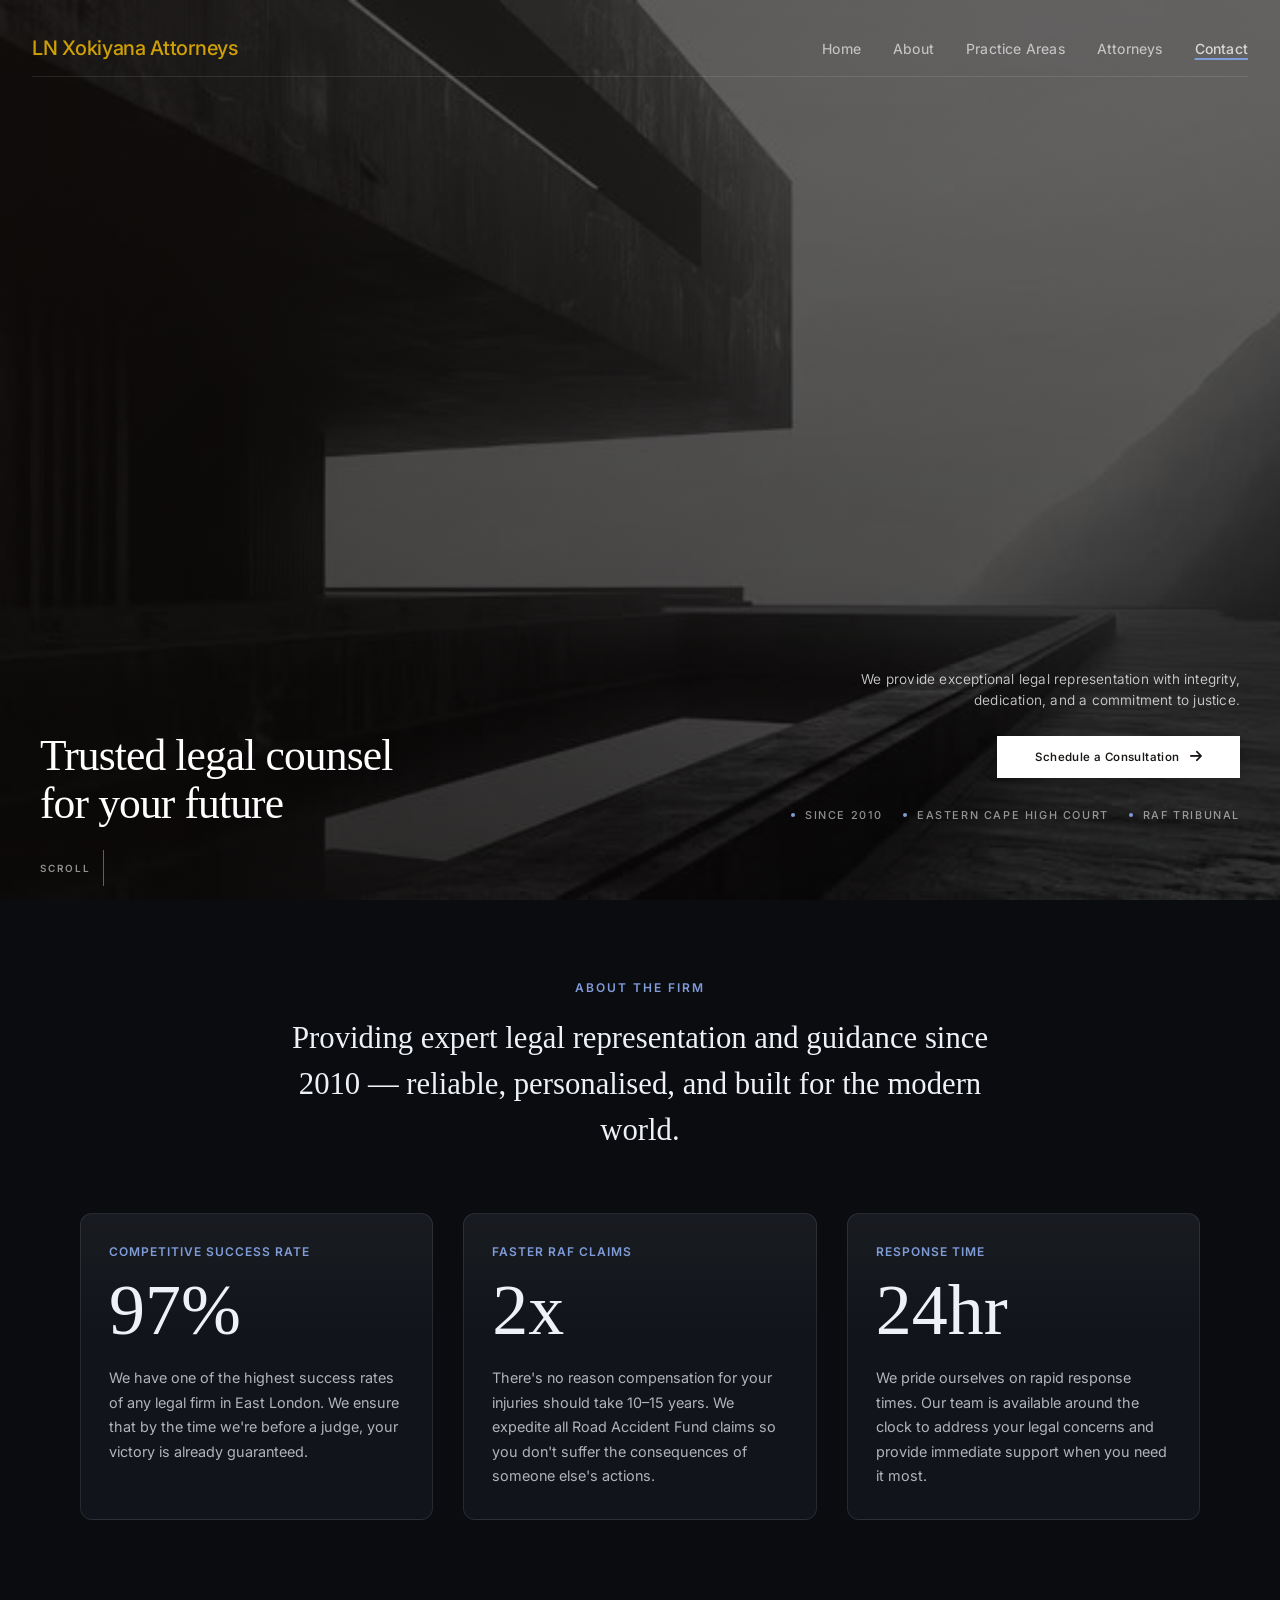
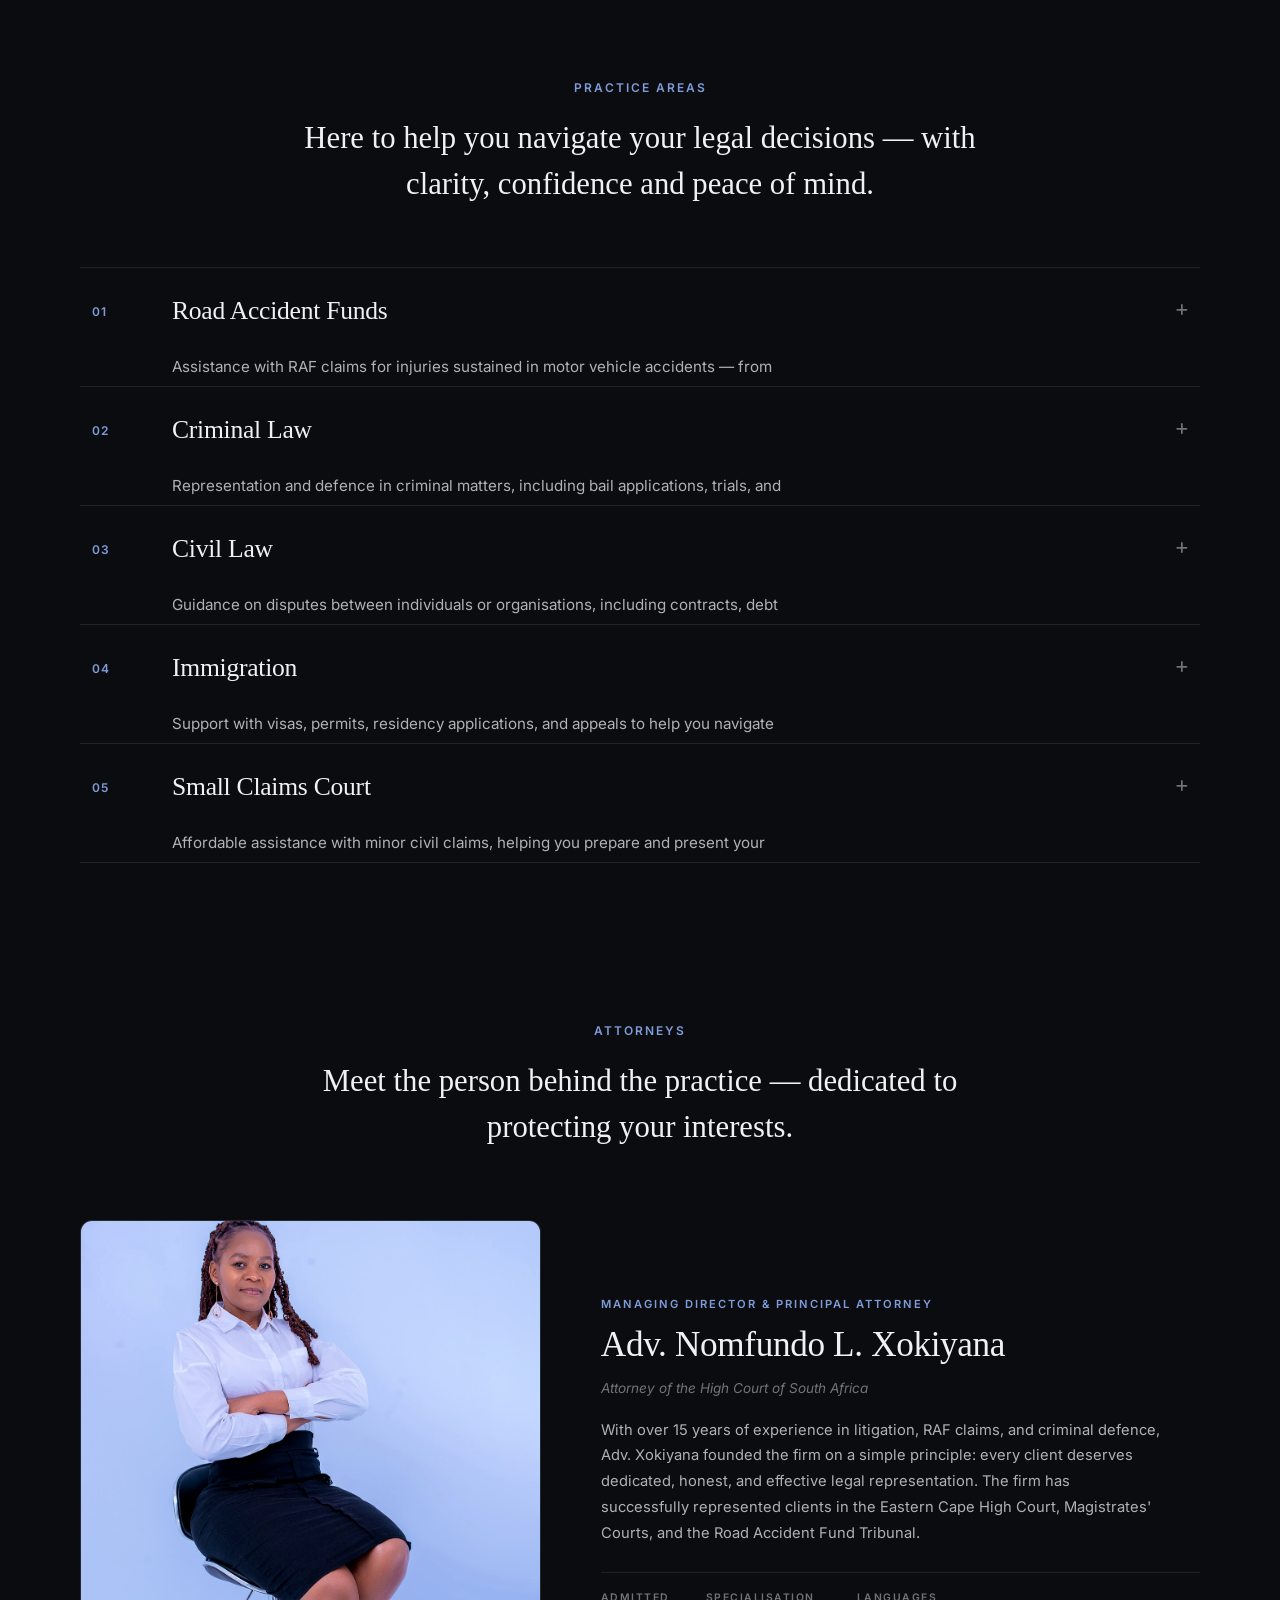
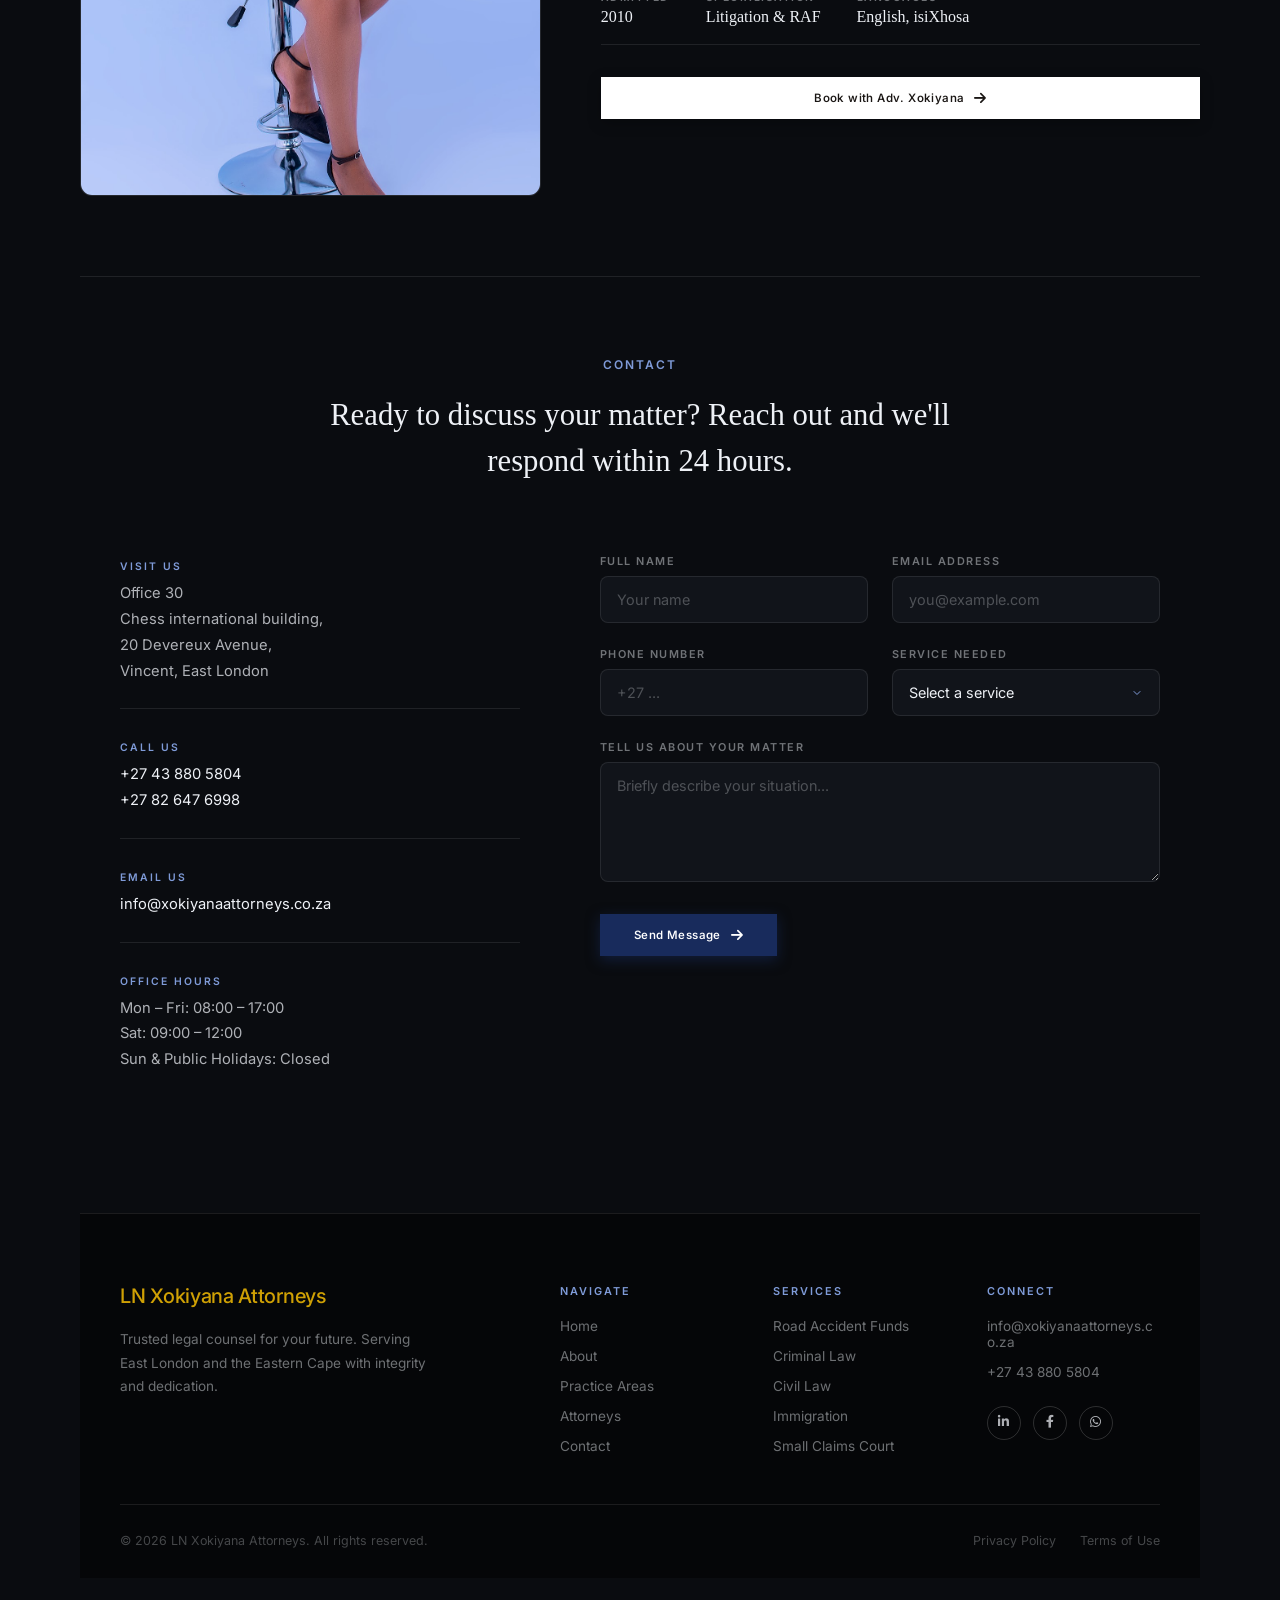
==== commit 013dde40: "updated homescreen" ====
--- a/index.html
+++ b/index.html
@@ -227,7 +227,7 @@
   <section class="attorneys" id="attorneys">
     <p class="eyebrow">Attorneys</p>
     <h2 class="section-lede">
-      Meet the people behind the practice — dedicated to protecting your interests.
+      Meet the person behind the practice — dedicated to protecting your interests.
     </h2>
 
     <!-- Founder -->
@@ -264,39 +264,6 @@
       </div>
     </div>
 
-    <!-- Team -->
-    <div class="attorney-team">
-      <div class="team-heading">
-        <h4>Our Team</h4>
-      </div>
-
-      <div class="attorney-card attorney-card--text reveal">
-        <div class="attorney-card-info">
-          <span class="attorney-label">Associate Attorney</span>
-          <h3>Mr. Nomvula Mbeki</h3>
-          <p class="attorney-role">LLB, University of Fort Hare</p>
-          <p class="attorney-bio">
-            Nomvula joined the firm in 2026 and focuses on civil litigation, small claims,
-            and immigration matters. He is known for his meticulous preparation and
-            compassionate approach to client care.
-          </p>
-          <div class="attorney-meta">
-            <div class="meta-item">
-              <span class="meta-label">Joined</span>
-              <span class="meta-value">2021</span>
-            </div>
-            <div class="meta-item">
-              <span class="meta-label">Focus</span>
-              <span class="meta-value">Civil &amp; Immigration</span>
-            </div>
-          </div>
-        </div>
-      </div>
-
-    </div>
-  </section>
-
-
   <!-- CONTACT -->
   <section class="contact" id="contact">
     <p class="eyebrow">Contact</p>
